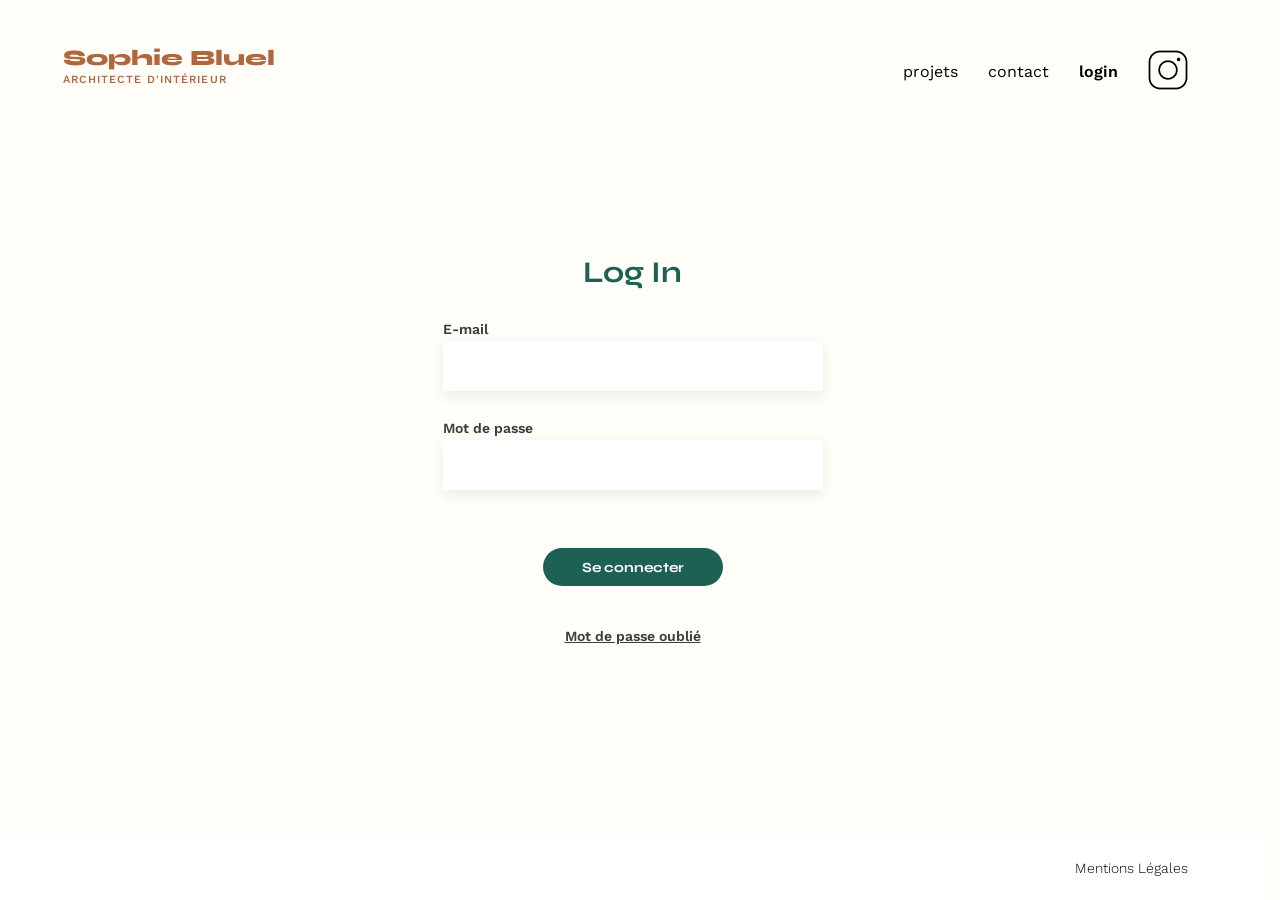
==== login.html @ afed32bb "feat: add login page and update global styles (header, footer, background)" ====
<!doctype html>
<html lang="fr">
  <head>
    <meta charset="UTF-8" />
    <title>Sophie Bluel - Login</title>
    <meta name="viewport" content="width=device-width, initial-scale=1.0" />
    <link rel="preconnect" href="https://fonts.googleapis.com" />
    <link rel="preconnect" href="https://fonts.gstatic.com" crossorigin />
    <link
      href="https://fonts.googleapis.com/css2?family=Syne:wght@700;800&family=Work+Sans&display=swap"
      rel="stylesheet"
    />
    <link rel="stylesheet" href="./assets/style.css" />
  </head>
  <body>
    <header>
      <h1>Sophie Bluel <span>Architecte d'intérieur</span></h1>
      <nav>
        <ul>
          <li><a href="index.html">projets</a></li>
          <li><a href="index.html#contact">contact</a></li>
          <li class="nav--active">login</li>
          <li><img src="./assets/icons/instagram.png" alt="Instagram" /></li>
        </ul>
      </nav>
    </header>

    <main>
      <section class="login">
        <h2 class="login__title">Log In</h2>
        <form action="#" method="post" class="login__form">
          <label for="email" class="login__label">E-mail</label>
          <input type="email" name="email" id="email" class="login__input" />

          <label for="password" class="login__label">Mot de passe</label>
          <input
            type="password"
            name="password"
            id="password"
            class="login__input"
          />

          <input type="submit" value="Se connecter" class="login__submit" />

          <a href="#" class="login__link">Mot de passe oublié</a>
        </form>
      </section>
    </main>

    <footer>
      <nav>
        <ul>
          <li>Mentions Légales</li>
        </ul>
      </nav>
    </footer>
  </body>
</html>
---- assets/style.css ----
/* http://meyerweb.com/eric/tools/css/reset/
   v2.0 | 20110126
   License: none (public domain)
*/
html {
    font-size: 62.5%;
    scrollbar-gutter: stable;
}

body, div, span, applet, object, iframe,
h1, h2, h3, h4, h5, h6, p, blockquote, pre,
a, abbr, acronym, address, big, cite, code,
del, dfn, em, img, ins, kbd, q, s, samp,
small, strike, strong, sub, sup, tt, var,
b, u, i, center,
dl, dt, dd, ol, ul, li,
fieldset, form, label, legend,
table, caption, tbody, tfoot, thead, tr, th, td,
article, aside, canvas, details, embed,
figure, figcaption, footer, header, hgroup,
menu, nav, output, ruby, section, summary,
time, mark, audio, video {
    margin: 0;
    padding: 0;
    border: 0;
    font-size: 100%;
    font: inherit;
    vertical-align: baseline;
}

/* HTML5 display-role reset for older browsers */
article, aside, details, figcaption, figure,
footer, header, hgroup, menu, nav, section {
    display: block;
}

body {
    margin: 0;
    display: flex;
    flex-direction: column;
    min-height: 100vh;
    font-family: 'Work Sans';
    font-size: 14px;  
    line-height: 1;
    background-color: #FFFEF8;
}

header, main {
    max-width: 114rem;
    margin-left: auto;
    margin-right: auto;
    width: 100%;
}

main {
    flex: 1;
}

ol, ul {
    list-style: none;
}
blockquote, q {
    quotes: none;
}
blockquote:before, blockquote:after,
q:before, q:after {
    content: '';
    content: none;
}
table {
    border-collapse: collapse;
    border-spacing: 0;
}
/** end reset css**/

header {
    display: flex;
    justify-content: space-between;
    margin: 50px auto
}

header nav a {
    text-decoration: none;
    color: black;
}

.nav--active {
    font-weight: 600;
}

section {
    margin: 50px 0
}

h1{
    display: flex;
    flex-direction: column;
    font-family: 'Syne';
    font-size: 2.2rem;
    font-weight: 800;
    color: #B1663C;
    line-height: 0.8;
}

h1 > span {
    font-family: 'Work Sans';
    font-size:1.1rem;
    text-transform: uppercase;
    margin-top: 0.8rem;
    font-weight: 550;
    letter-spacing: 0.1em;
}

h2{
    font-family: 'Syne';
    font-weight: 700;
    font-size: 30px;
    color: #1D6154
}
nav ul {
    display: flex;
    align-items: center;
    list-style-type: none;
}
nav li {
    padding: 0 1.5rem;
    font-size: 1.6rem;
}

li:hover {
    color: #B1663C;
}
#introduction {
    display: flex;
    align-items: center;
}
#introduction figure {
    flex: 1
}
#introduction img {
    display: block;
    margin: auto;
    width: 80%;
}

#introduction article {
    flex: 1
}
#introduction h2 {
    margin-bottom: 1em;
}

#introduction p {
    margin-bottom: 0.5em;
}
#portfolio h2 {
    text-align: center;
    margin-bottom: 1em;
}
.gallery {
    width: 100%;
    display: grid;
    grid-template-columns: 1fr 1fr 1fr;
    grid-column-gap: 20px;
    grid-row-gap: 20px;
}

.gallery img {
    width: 100%;
}
#contact {
    width: 50%;
    margin: auto;
}
#contact > * {
    text-align: center;
}
#contact h2{
    margin-bottom: 20px;
}
#contact form {
    text-align: left;
    margin-top:30px;
    display: flex;
    flex-direction: column;
}

#contact input {
    height: 50px;
    font-size: 1.2em;
    border: none;
    box-shadow: 0px 4px 14px rgba(0, 0, 0, 0.09);
}
#contact label {
    margin: 2em 0 1em 0;
}
#contact textarea {
    border: none;
    box-shadow: 0px 4px 14px rgba(0, 0, 0, 0.09);
}

input[type="submit"]{
    font-family: 'Syne';
    font-weight: 700;
    color: white;
    background-color: #1D6154;
    margin : 2em auto ;
    width: 180px;
    text-align: center;
    border-radius: 60px ;
}

footer {
    background-color: white;
    width: 100%;
}

footer nav ul {
    max-width: 114rem; 
    margin: 0 auto;
    display: flex;
    justify-content: flex-end;
    padding: 2.5rem 0
}

footer li {
	font-family: 'Work Sans';
    font-size: 1.4rem;
	font-weight: 300;
	line-height: 1;
    color: black;
}

/* Conteneur filtres centrer */
.filters {
    display: flex;
    justify-content: center;
    gap: 10px;
    margin-bottom: 50px;
}

/* Style des boutons */
.filters__btn {
    font-family: 'Syne';
    font-weight: 700;
    color: #1D6154;
    background-color: white;
    border: 1px solid #1D6154;
    border-radius: 25px;
    padding: 10px 20px;
    cursor: pointer;
    text-align: center;
}

/* Style du bouton selec */
.filters__btn--active {
    background-color: #1D6154;
    color: white;
}

/*effet survol */
.filters__btn:hover {
    background-color: #1D6154;
    color: white;
}


/* login */
.login {
    max-width: 38rem; 
    margin: 10% auto;
    text-align: center;
}

.login__title {
    font-family: 'Syne';
    font-weight: 700;
    color: #1D6154;
    font-size: 3rem;
    margin-bottom: 3.5rem;
}

.login__form {
    display: flex;
    flex-direction: column;
    text-align: left;
}

.login__label {
    font-size: 1.4rem;
    margin-bottom: 0.5rem;
    color: #3D3D3D;
    font-weight: 600;
}

.login__input {
    height: 5rem;
    font-size: 1.6rem;
    border: none;
    background: white;
    box-shadow: 0px 0.4rem 1.4rem rgba(0, 0, 0, 0.09);
    margin-bottom: 3rem;
    padding-left: 1.5rem;
    box-sizing: border-box;
}

.login__submit {
    font-family: 'Syne';
    font-weight: 700;
    color: white;
    background-color: #1D6154;
    margin: 1rem auto;
    width: 18rem;
    height: 3.8rem;
    border-radius: 6rem;
    border: none;
    cursor: pointer;
    font-size: 1.4rem;
}

.login__link {
    display: block;
    font-size: 1.4rem;
    color: #3D3D3D;
    text-decoration: underline;
    text-align: center;
    margin-top: 1.5rem;
    font-weight: 600;
}
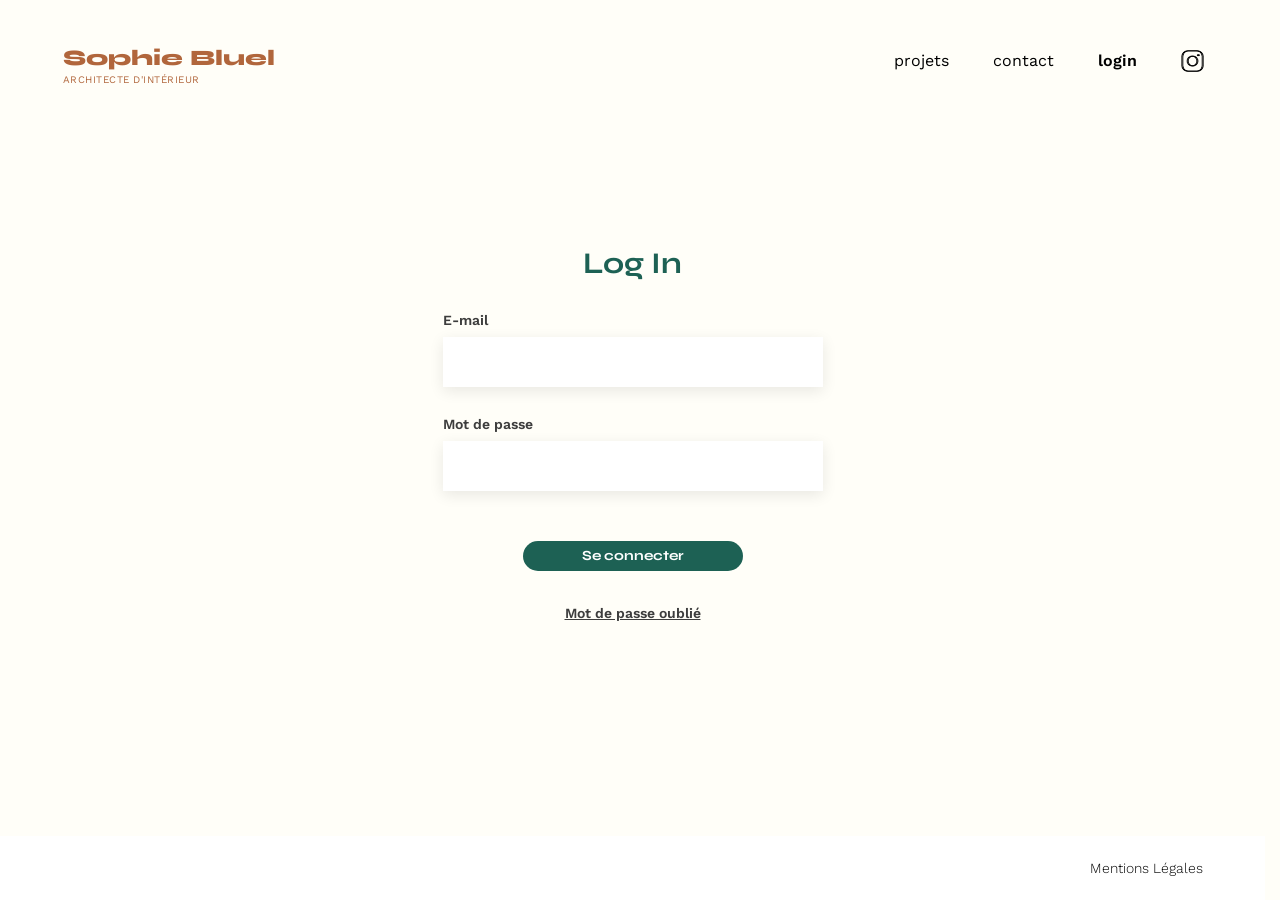
==== commit 3df256b9: "refactor: implement CSS variables, convert units to rem and fix navigation anchors" ====
--- a/login.html
+++ b/login.html
@@ -17,7 +17,7 @@
       <h1>Sophie Bluel <span>Architecte d'intérieur</span></h1>
       <nav>
         <ul>
-          <li><a href="index.html">projets</a></li>
+          <li><a href="index.html#portfolio">projets</a></li>
           <li><a href="index.html#contact">contact</a></li>
           <li class="nav--active">login</li>
           <li><img src="./assets/icons/instagram.png" alt="Instagram" /></li>
@@ -54,5 +54,6 @@
         </ul>
       </nav>
     </footer>
+    <script src="./assets/Javascripts/login.js" defer></script>
   </body>
 </html>
--- a/assets/style.css
+++ b/assets/style.css
@@ -1,7 +1,19 @@
-/* http://meyerweb.com/eric/tools/css/reset/
-   v2.0 | 20110126
-   License: none (public domain)
-*/
+:root {
+    --primary-color: #1D6154;
+    --primary-hover: #0E2F28;
+    --secondary-color: #B1663C;
+    --bg-color: #FFFEF8;
+    --text-dark: #3D3D3D;
+    --text-light: #444444;
+    --white: #FFFFFF;
+    --black: #000000;
+    --gray-light: #B3B3B3;
+    --blue-dropzone: #E8F1F6;
+    --blue-dropzone-btn: #CBD6DC;
+    --blue-dropzone-text: #306685;
+    --disabled-gray: #A7A7A7;
+}
+
 html {
     font-size: 62.5%;
     scrollbar-gutter: stable;
@@ -12,8 +24,7 @@
 a, abbr, acronym, address, big, cite, code,
 del, dfn, em, img, ins, kbd, q, s, samp,
 small, strike, strong, sub, sup, tt, var,
-b, u, i, center,
-dl, dt, dd, ol, ul, li,
+b, u, i, center, dl, dt, dd, ol, ul, li,
 fieldset, form, label, legend,
 table, caption, tbody, tfoot, thead, tr, th, td,
 article, aside, canvas, details, embed,
@@ -28,21 +39,25 @@
     vertical-align: baseline;
 }
 
-/* HTML5 display-role reset for older browsers */
 article, aside, details, figcaption, figure,
 footer, header, hgroup, menu, nav, section {
     display: block;
 }
 
+ol, ul { list-style: none; }
+blockquote, q { quotes: none; }
+blockquote:before, blockquote:after,
+q:before, q:after { content: ''; content: none; }
+table { border-collapse: collapse; border-spacing: 0; }
+
 body {
-    margin: 0;
     display: flex;
     flex-direction: column;
     min-height: 100vh;
     font-family: 'Work Sans';
-    font-size: 14px;  
-    line-height: 1;
-    background-color: #FFFEF8;
+    font-size: 1.4rem;  
+    line-height: 1;
+    background-color: var(--bg-color);
 }
 
 header, main {
@@ -52,166 +67,229 @@
     width: 100%;
 }
 
-main {
-    flex: 1;
-}
-
-ol, ul {
-    list-style: none;
-}
-blockquote, q {
-    quotes: none;
-}
-blockquote:before, blockquote:after,
-q:before, q:after {
-    content: '';
-    content: none;
-}
-table {
-    border-collapse: collapse;
-    border-spacing: 0;
-}
-/** end reset css**/
-
+main { flex: 1; }
+
+section { margin: 5rem 0; }
+
+h1 {
+    display: flex;
+    flex-direction: column;
+    font-family: 'Syne';
+    font-size: 2.2rem;
+    font-weight: 800;
+    color: var(--secondary-color);
+    line-height: 0.8;
+}
+
+h1 > span {
+    font-family: 'Work Sans';
+    font-size: 1rem;
+    text-transform: uppercase;
+    margin-top: 0.8rem;
+    font-weight: 400;
+    letter-spacing: 0.05em;
+}
+
+h2 {
+    font-family: 'Syne';
+    font-weight: 700;
+    font-size: 3rem;
+    color: var(--primary-color);
+}
+
+/* HEADER */
 header {
     display: flex;
     justify-content: space-between;
-    margin: 50px auto
+    margin: 5rem auto;
 }
 
 header nav a {
     text-decoration: none;
-    color: black;
-}
-
-.nav--active {
-    font-weight: 600;
-}
-
-section {
-    margin: 50px 0
-}
-
-h1{
-    display: flex;
-    flex-direction: column;
-    font-family: 'Syne';
-    font-size: 2.2rem;
-    font-weight: 800;
-    color: #B1663C;
-    line-height: 0.8;
-}
-
-h1 > span {
-    font-family: 'Work Sans';
-    font-size:1.1rem;
-    text-transform: uppercase;
-    margin-top: 0.8rem;
-    font-weight: 550;
-    letter-spacing: 0.1em;
-}
-
-h2{
-    font-family: 'Syne';
-    font-weight: 700;
-    font-size: 30px;
-    color: #1D6154
-}
+    color: var(--black);
+}
+
 nav ul {
     display: flex;
     align-items: center;
     list-style-type: none;
-}
+    gap: 4.4rem;
+}
+
 nav li {
-    padding: 0 1.5rem;
+    font-family: 'Work Sans';
+    font-weight: 400;
     font-size: 1.6rem;
-}
-
-li:hover {
-    color: #B1663C;
-}
+    line-height: 1;
+    text-align: center;
+    vertical-align: bottom;
+}
+
+nav li img {
+    width: 2.2rem;
+    height: 2.2rem;
+    display: block;
+    filter: drop-shadow(0.1rem 0 0 var(--black));
+}
+
+li:hover { 
+    color: var(--black); 
+    font-weight: 700; 
+}
+
+.nav--active { font-weight: 600; }
+
+/* SECTION INTRO */
 #introduction {
     display: flex;
     align-items: center;
-}
-#introduction figure {
-    flex: 1
-}
+    justify-content: center;
+    margin-bottom: 14rem;
+}
+
+#introduction figure, #introduction article {
+    flex: 1;
+}
+
 #introduction img {
     display: block;
     margin: auto;
     width: 80%;
 }
 
-#introduction article {
-    flex: 1
-}
-#introduction h2 {
-    margin-bottom: 1em;
-}
-
-#introduction p {
-    margin-bottom: 0.5em;
-}
-#portfolio h2 {
-    text-align: center;
-    margin-bottom: 1em;
-}
+#introduction h2 { margin-bottom: 1em; }
+#introduction p { margin-bottom: 1.5em; color: var(--text-dark); width: 40.4rem; }
+
+/* PORTFOLIO & FILTRES */
+.portfolio__header {
+    display: flex;
+    justify-content: center;
+    align-items: center;
+    gap: 3rem;
+    margin-bottom: 5rem;
+}
+
+.portfolio__header h2 { margin: 0; }
+
+.filters {
+    display: flex;
+    justify-content: center;
+    gap: 1rem;
+    margin-bottom: 5rem;
+}
+
+.filters__btn {
+    font-family: 'Syne';
+    font-weight: 700;
+    font-size: 1.5rem;
+    color: var(--primary-color);
+    background-color: var(--bg-color);
+    border: 0.1rem solid var(--primary-color);
+    border-radius: 2.5rem;
+    padding: 0.8rem 1.5rem;
+    cursor: pointer;
+    text-align: center;
+}
+
+.filters__btn--active, .filters__btn:hover {
+    background-color: var(--primary-color);
+    color: var(--white);
+}
+
+.filters__btn:hover {
+    background-color: var(--primary-hover);
+    border-color: var(--primary-hover);
+}
+
 .gallery {
-    width: 100%;
+    width: 90%;
+    margin: 0 auto;
     display: grid;
     grid-template-columns: 1fr 1fr 1fr;
-    grid-column-gap: 20px;
-    grid-row-gap: 20px;
+    grid-column-gap: 2rem;
+    grid-row-gap: 2rem;
 }
 
 .gallery img {
     width: 100%;
-}
+    height: 45rem;
+    object-fit: cover;
+    display: block;
+}
+
+.gallery figcaption {
+    font-family: 'Work Sans';
+    font-weight: 400;
+    font-size: 1.3rem;
+    line-height: 1;
+    color: var(--text-dark);
+    margin-top: 0.7rem;
+}
+
+/* FORM CONTACT */
 #contact {
-    width: 50%;
+    width: 35%;
     margin: auto;
 }
-#contact > * {
-    text-align: center;
-}
-#contact h2{
-    margin-bottom: 20px;
-}
+
+#contact > * { text-align: center; }
+#contact h2 { margin-bottom: 2rem; }
+
+#contact p {
+    font-family: 'Work Sans';
+    font-weight: 400;
+    font-size: 1.4rem;
+    line-height: 1;
+    color: var(--text-dark);
+    margin-bottom: 3rem;
+}
+
 #contact form {
     text-align: left;
-    margin-top:30px;
+    margin-top: 3rem;
     display: flex;
     flex-direction: column;
 }
 
+#contact label {
+    font-family: 'Work Sans';
+    font-weight: 500;
+    font-size: 1.4rem;
+    line-height: 1;
+    color: var(--text-dark);
+    margin: 2rem 0 0.7rem 0;
+    display: block;
+}
+
 #contact input {
-    height: 50px;
+    height: 5rem;
     font-size: 1.2em;
     border: none;
-    box-shadow: 0px 4px 14px rgba(0, 0, 0, 0.09);
-}
-#contact label {
-    margin: 2em 0 1em 0;
-}
-#contact textarea {
-    border: none;
-    box-shadow: 0px 4px 14px rgba(0, 0, 0, 0.09);
-}
-
-input[type="submit"]{
-    font-family: 'Syne';
-    font-weight: 700;
-    color: white;
-    background-color: #1D6154;
-    margin : 2em auto ;
-    width: 180px;
-    text-align: center;
-    border-radius: 60px ;
-}
-
+    box-shadow: 0 0.4rem 1.4rem rgba(0, 0, 0, 0.09);
+}
+
+input[type="submit"] {
+    font-family: 'Syne';
+    font-weight: 700;
+    color: var(--white);
+    background-color: var(--primary-color);
+    margin: 2rem auto;
+    width: 22rem;
+    height: 3rem;
+    text-align: center;
+    border-radius: 6rem;
+    border: none;
+    cursor: pointer;
+    display: block;
+}
+
+input[type="submit"]:hover {
+    background-color: var(--primary-hover);
+}
+
+/* FOOTER */
 footer {
-    background-color: white;
+    background-color: var(--white);
     width: 100%;
 }
 
@@ -220,52 +298,18 @@
     margin: 0 auto;
     display: flex;
     justify-content: flex-end;
-    padding: 2.5rem 0
+    padding: 2.5rem 0;
 }
 
 footer li {
-	font-family: 'Work Sans';
-    font-size: 1.4rem;
-	font-weight: 300;
-	line-height: 1;
-    color: black;
-}
-
-/* Conteneur filtres centrer */
-.filters {
-    display: flex;
-    justify-content: center;
-    gap: 10px;
-    margin-bottom: 50px;
-}
-
-/* Style des boutons */
-.filters__btn {
-    font-family: 'Syne';
-    font-weight: 700;
-    color: #1D6154;
-    background-color: white;
-    border: 1px solid #1D6154;
-    border-radius: 25px;
-    padding: 10px 20px;
-    cursor: pointer;
-    text-align: center;
-}
-
-/* Style du bouton selec */
-.filters__btn--active {
-    background-color: #1D6154;
-    color: white;
-}
-
-/*effet survol */
-.filters__btn:hover {
-    background-color: #1D6154;
-    color: white;
-}
-
-
-/* login */
+    font-family: 'Work Sans';
+    font-size: 1.4rem;
+    font-weight: 300;
+    line-height: 1;
+    color: var(--black);
+}
+
+/* LOGIN */
 .login {
     max-width: 38rem; 
     margin: 10% auto;
@@ -275,7 +319,7 @@
 .login__title {
     font-family: 'Syne';
     font-weight: 700;
-    color: #1D6154;
+    color: var(--primary-color);
     font-size: 3rem;
     margin-bottom: 3.5rem;
 }
@@ -288,8 +332,8 @@
 
 .login__label {
     font-size: 1.4rem;
-    margin-bottom: 0.5rem;
-    color: #3D3D3D;
+    margin-bottom: 1rem;
+    color: var(--text-dark);
     font-weight: 600;
 }
 
@@ -297,8 +341,8 @@
     height: 5rem;
     font-size: 1.6rem;
     border: none;
-    background: white;
-    box-shadow: 0px 0.4rem 1.4rem rgba(0, 0, 0, 0.09);
+    background: var(--white);
+    box-shadow: 0 0.4rem 1.4rem rgba(0, 0, 0, 0.09);
     margin-bottom: 3rem;
     padding-left: 1.5rem;
     box-sizing: border-box;
@@ -307,8 +351,8 @@
 .login__submit {
     font-family: 'Syne';
     font-weight: 700;
-    color: white;
-    background-color: #1D6154;
+    color: var(--white);
+    background-color: var(--primary-color);
     margin: 1rem auto;
     width: 18rem;
     height: 3.8rem;
@@ -318,12 +362,231 @@
     font-size: 1.4rem;
 }
 
+.login__submit:hover {
+    background-color: var(--primary-hover);
+}
+
 .login__link {
     display: block;
     font-size: 1.4rem;
-    color: #3D3D3D;
+    color: var(--text-dark);
     text-decoration: underline;
     text-align: center;
     margin-top: 1.5rem;
     font-weight: 600;
+}
+
+/* mode Edit */
+.edit-bar {
+    display: none;
+    background-color: var(--black);
+    color: var(--white);
+    width: 100%;
+    height: 5.9rem;
+    justify-content: center;
+    align-items: center;
+    gap: 1.5rem;
+}
+
+.edit__btn {
+    display: none;
+    align-items: center;
+    line-height: 1;
+    text-decoration: none;
+    color: var(--black);
+    font-size: 1.4rem;
+    font-family: 'Work Sans';
+    font-weight: 400;
+    gap: 0.8rem;
+}
+
+/* MODALE */
+.modal {
+    position: fixed;
+    top: 0; left: 0;
+    width: 100%; height: 100%;
+    background: rgba(0, 0, 0, 0.3);
+    display: flex; align-items: center; justify-content: center;
+    z-index: 2000;
+}
+
+.modal__wrapper {
+    background-color: var(--white);
+    width: 63rem;
+    max-width: 90%;
+    padding: 3rem;
+    border-radius: 1rem;
+    position: relative;
+}
+
+.modal__header {
+    display: flex;
+    justify-content: space-between;
+    margin-bottom: 1rem;
+}
+
+.modal__back, .modal__close {
+    background: none; border: none;
+    font-size: 2rem; cursor: pointer;
+}
+
+.modal__view {
+    display: flex; flex-direction: column;
+    align-items: center;
+    padding: 0 10%;
+}
+
+.modal__title {
+    font-family: 'Work Sans'; 
+    font-size: 2.6rem;
+    margin-bottom: 4.5rem; 
+    font-weight: 400;
+}
+
+/* Modale - Galerie */
+.modal__gallery {
+    display: grid;
+    grid-template-columns: repeat(5, 1fr);
+    gap: 0.8rem; width: 100%;
+}
+
+.modal__gallery-item {
+    position: relative;
+    width: 100%;
+}
+
+.modal__gallery-item img {
+    width: 100%;
+    height: 13rem;
+    object-fit: cover;
+    display: block;
+}
+
+.modal__trash {
+    position: absolute;
+    top: 0.5rem; right: 0.5rem;
+    background-color: var(--black);
+    color: var(--white);
+    width: 1.7rem; height: 1.7rem;
+    display: flex; align-items: center; justify-content: center;
+    border-radius: 0.2rem;
+    font-size: 1rem; cursor: pointer;
+}
+
+/* Modale - Vue Formulaire ajout */
+.modal__form { 
+    width: 100%; 
+    display: flex; 
+    flex-direction: column; 
+}
+
+.modal__dropzone {
+    background-color: var(--blue-dropzone);
+    border-radius: 0.3rem;
+    height: 16.9rem;
+    display: flex;
+    align-items: center; 
+    justify-content: center;
+    margin-bottom: 3rem;
+}
+
+.modal__dropzone-content {
+    display: flex;
+    flex-direction: column;
+    align-items: center;
+    gap: 1.5rem;
+    height: 100%;
+    width: 100%;
+    justify-content: center;
+}
+
+.modal__dropzone i { font-size: 7.6rem; color: #B9C5CC; }
+
+.modal__dropzone-label {
+    background-color: var(--blue-dropzone-btn);
+    color: var(--blue-dropzone-text);
+    padding: 1rem 3.3rem;
+    border-radius: 5rem;
+    font-weight: 600; 
+    cursor: pointer;
+}
+
+.modal__dropzone p { font-size: 1rem; color: var(--text-light); }
+.modal__preview { max-height: 100%; object-fit: contain; }
+
+.modal__inputs label {
+    font-family: 'Work Sans';
+    font-weight: 500;
+    font-size: 1.4rem;
+    line-height: 1;
+    color: var(--text-dark);
+    margin: 2rem 0 1rem 0;
+    display: block;
+}
+
+.modal__inputs input, .modal__inputs select {
+    width: 100%;
+    height: 5rem;
+    border: none;
+    box-shadow: 0 0.4rem 1.4rem rgba(0, 0, 0, 0.09);
+    padding: 0 1.5rem;
+    box-sizing: border-box;
+    font-family: 'Work Sans';
+    font-weight: 400;
+    font-size: 1.4rem;
+    line-height: 1;
+    color: var(--text-light);
+}
+
+/* Modale - Separateur et Boutons */
+.modal__separator { 
+    width: 100%; 
+    border: 0; 
+    border-top: 0.1rem solid var(--gray-light); 
+    margin: 4.5rem 0 2rem 0; 
+}
+
+.modal__btn {
+    width: 20rem;
+    height: 3.6rem;
+    font-family: 'Syne';
+    font-weight: 700;
+    font-size: 1.4rem;
+    background-color: var(--primary-color);
+    color: var(--white);
+    border: none;
+    border-radius: 6rem;
+    cursor: pointer;
+    display: block;
+    margin: 0 auto;
+    text-align: center;
+}
+
+.modal__btn:hover {
+    background-color: var(--primary-hover);
+}
+
+.modal__view input.modal__btn--submit {
+    width: 25rem;
+    height: 3.6rem;
+    font-family: 'Syne';
+    font-weight: 700;
+    font-size: 1.4rem;
+    color: var(--white);
+    background-color: var(--primary-color);
+    border: none;
+    border-radius: 6rem;
+    cursor: pointer;
+    display: block;
+    margin: 0 auto;
+    text-align: center;
+}
+
+.modal__view input.modal__btn--submit:not(:disabled):hover {
+    background-color: var(--primary-hover);
+}
+
+.modal__view input.modal__btn--submit:disabled {
+    background-color: var(--disabled-gray);
+    cursor: not-allowed;
 }
